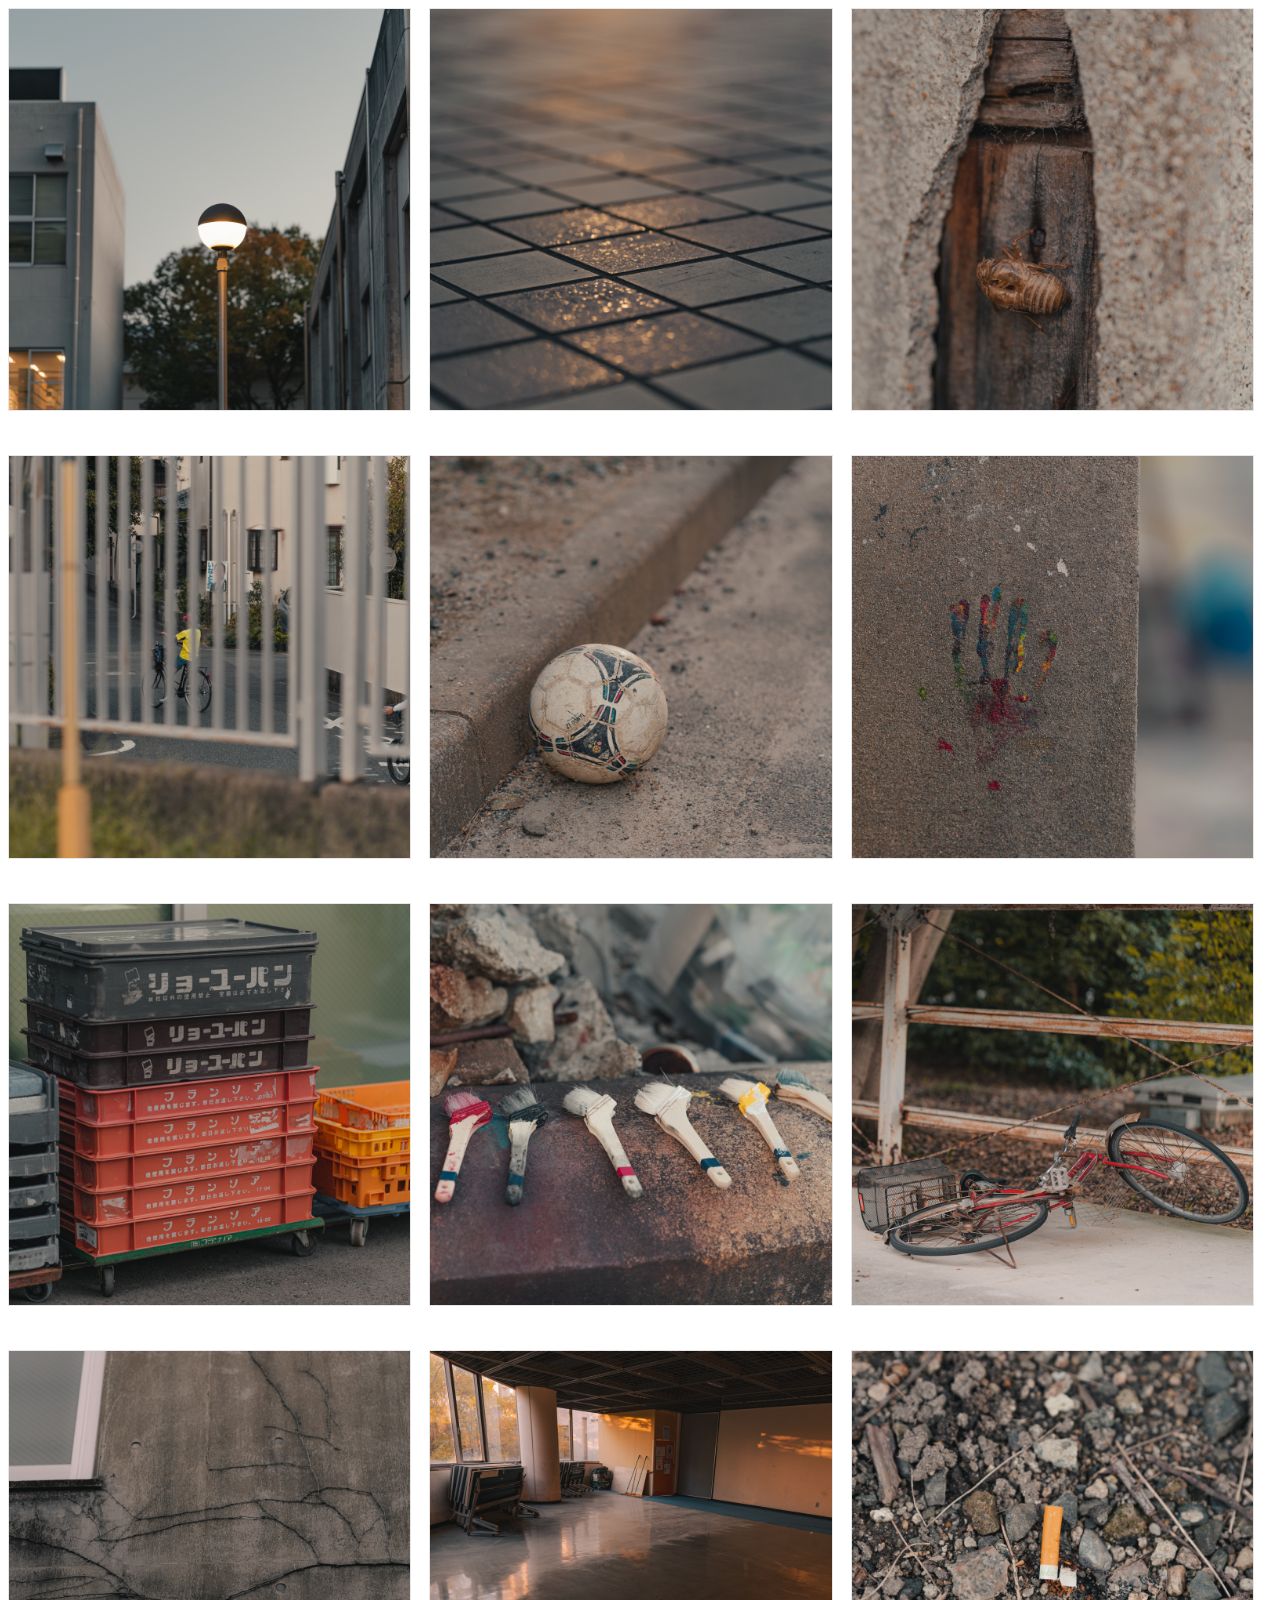
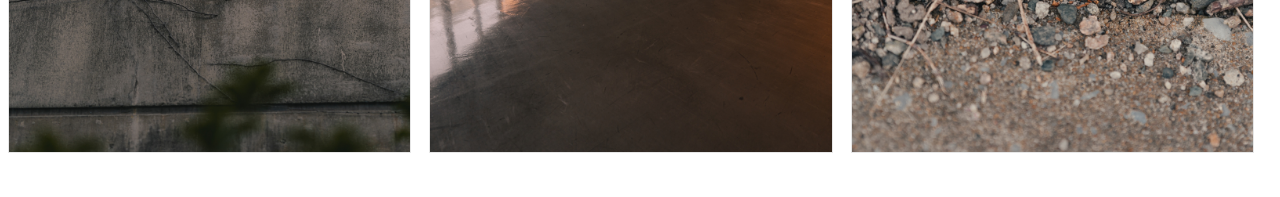
==== index.html @ c520892c "Rename main.html to index.html" ====
<!DOCTYPE html>
<html lang="en">
<head>
    <meta charset="UTF-8">
    <meta name="viewport" content="width=device-width, initial-scale=1.0">
    <title>あと</title>
    <link href="css/style.css?202111092119" media="all" rel="stylesheet" type="text/css" />
</head>
<body>
    <div class="img-list">
        <div class="img-item">
            <a class="js-modal-open" href="">
                <img src="img/img01.jpg" alt="">
            </a>
        </div>
        <div class="img-item">
            <a class="js-modal-open" href="">
                <img src="img/img02.jpg" alt="">
            </a>
        </div>
        <div class="img-item">
            <a class="js-modal-open" href="">
                <img src="img/img03.jpg" alt="">
            </a>
        </div>
        <div class="img-item">
            <a class="js-modal-open" href="">
                <img src="img/img04.jpg" alt="">
            </a>
        </div>
        <div class="img-item">
            <a class="js-modal-open" href="">
                <img src="img/img05.jpg" alt="">
            </a>
        </div>
        <div class="img-item">
            <a class="js-modal-open" href="">
                <img src="img/img06.jpg" alt="">
            </a>
        </div>
        <div class="img-item">
            <a class="js-modal-open" href="">
                <img src="img/img07.jpg" alt="">
            </a>
        </div>
        <div class="img-item">
            <a class="js-modal-open" href="">
                <img src="img/img08.jpg" alt="">
            </a>
        </div>
        <div class="img-item">
            <a class="js-modal-open" href="">
                <img src="img/img09.jpg" alt="">
            </a>
        </div>
        <div class="img-item">
            <a class="js-modal-open" href="">
                <img src="img/img10.jpg" alt="">
            </a>
        </div>
        <div class="img-item">
            <a class="js-modal-open" href="">
                <img src="img/img11.jpg" alt="">
            </a>
        </div>
        <div class="img-item">
            <a class="js-modal-open" href="">
                <img src="img/img12.jpg" alt="">
            </a>
    </div>
    <div class="modal js-modal">
        <div class="modal__bg"></div>
        <div class="modal__content">
            <img class="modal-img" src="" alt="">
            <a class="js-modal-close" href=""></a>
        </div>
    </div>
    <script src="https://ajax.googleapis.com/ajax/libs/jquery/3.6.0/jquery.min.js"></script>
    <script type='text/javascript' src="js/script.js?202111092115"></script>
</body>
</html>
---- css/style.css ----
.img-list {
    display: flex;
    flex-wrap: wrap;
    margin-bottom: -40px;
  }
  
  .img-item {
    width: 31.74603%;
    margin-right: 1.58730%;
    margin-bottom: 40px;
    color: #333;
  }
  
  .img-item:hover {
    opacity: .9;
  }
  
  .img-item:nth-of-type(3n) {
    margin-right: 0;
  }
  
  .img-item img {
    border: 1px solid #e6e6e6;
    width: 100%;
    
  }

  /* モーダルウィンドウ */

.modal{
  display: none;
  height: 100vh;
  position: fixed;
  top: 0;
  width: 100%;
}
.modal__bg{
  background: rgba(0,0,0,0.8);
  height: 100vh;
  position: absolute;
  margin-left: -10px;
  width: 100%;
  filter: blur(2px);
}
.modal__content{
    background: #fff;
    left: 50%;
    padding: 40px;
    position: absolute;
    top: 50%;
    transform: translate(-50%,-50%);
    width: 60%;
}
.modal-img {
  display: block;
  margin: auto;
  width: 80%;
}
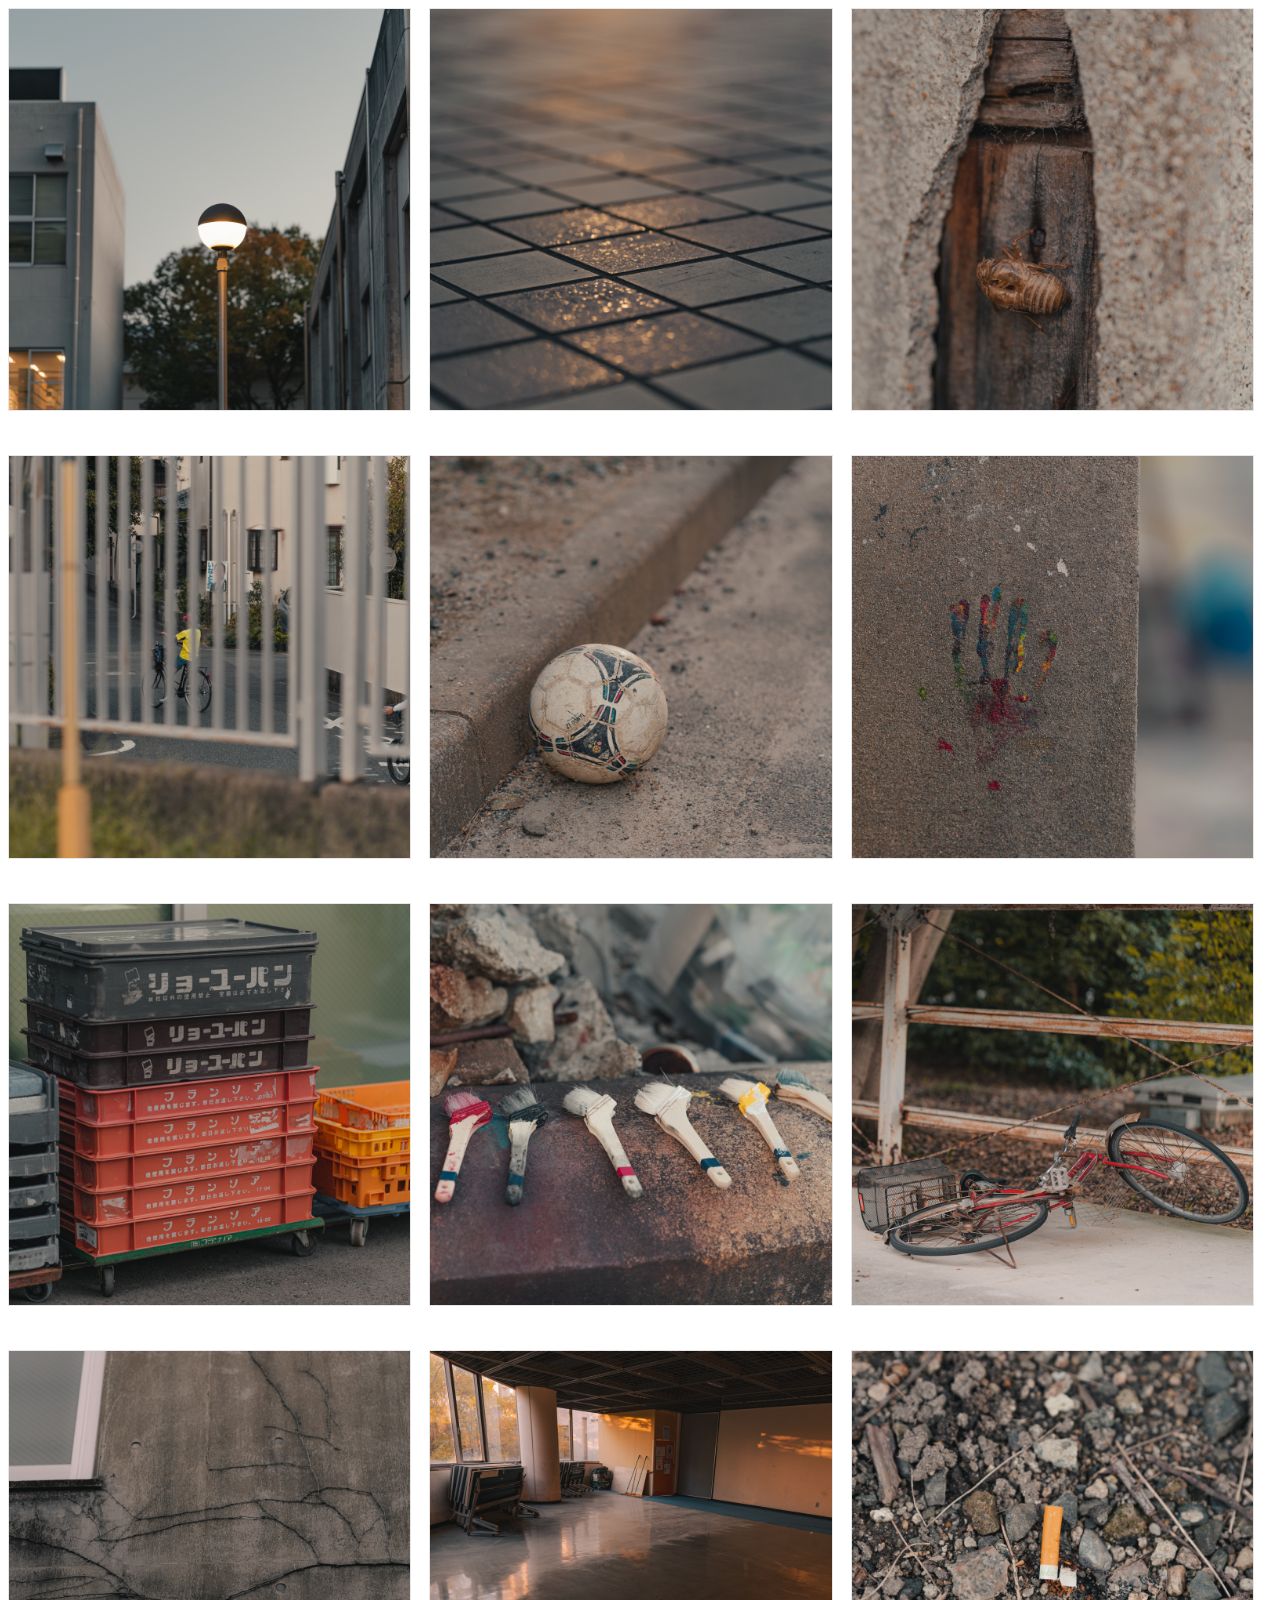
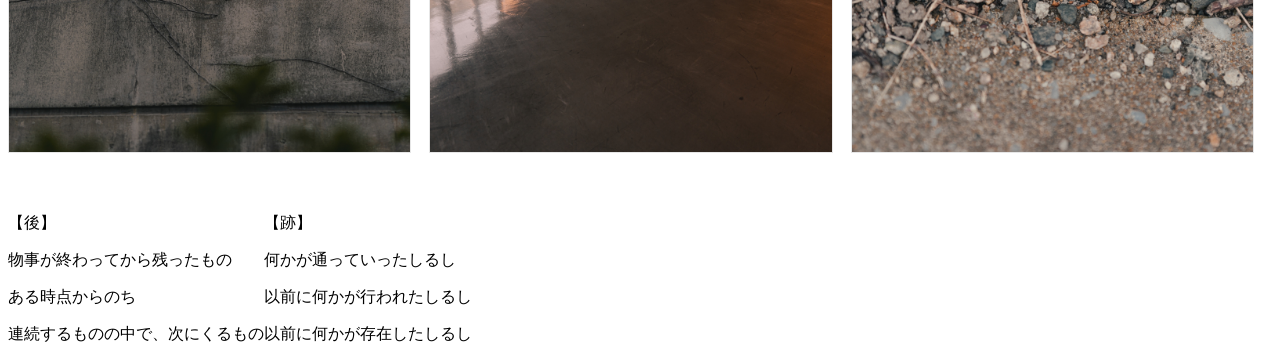
==== commit a9378ba7: "Add files via upload" ====
--- a/index.html
+++ b/index.html
@@ -13,24 +13,24 @@
                 <img src="img/img01.jpg" alt="">
             </a>
         </div>
-        <div class="img-item">
+        <div class="img-item  after-img">
             <a class="js-modal-open" href="">
-                <img src="img/img02.jpg" alt="">
+                <img src="img/img02.jpg" alt="" text="a">
             </a>
         </div>
-        <div class="img-item">
+        <div class="img-item  trace-img">
             <a class="js-modal-open" href="">
                 <img src="img/img03.jpg" alt="">
             </a>
         </div>
-        <div class="img-item">
+        <div class="img-item trace-img">
             <a class="js-modal-open" href="">
-                <img src="img/img04.jpg" alt="">
+                <img src="img/img04.jpg"alt="">
             </a>
         </div>
-        <div class="img-item">
+        <div class="img-item after-img">
             <a class="js-modal-open" href="">
-                <img src="img/img05.jpg" alt="">
+                <img src="img/img05.jpg"alt="">
             </a>
         </div>
         <div class="img-item">
@@ -68,11 +68,22 @@
                 <img src="img/img12.jpg" alt="">
             </a>
     </div>
+    <div class="after-button hide">
+        <p class="title">【後】</p>
+        <p class="text">物事が終わってから残ったもの</p>  
+        <p class="text">ある時点からのち</p>  
+        <p class="text">連続するものの中で、次にくるもの</p>  
+    </div>
+    <div class="trace-button hide">
+        <p class="title">【跡】</p>
+        <p class="text">何かが通っていったしるし</p>
+        <p class="text">以前に何かが行われたしるし</p>
+        <p class="text"> 以前に何かが存在したしるし</p>
+    </div>
     <div class="modal js-modal">
         <div class="modal__bg"></div>
         <div class="modal__content">
             <img class="modal-img" src="" alt="">
-            <a class="js-modal-close" href=""></a>
         </div>
     </div>
     <script src="https://ajax.googleapis.com/ajax/libs/jquery/3.6.0/jquery.min.js"></script>
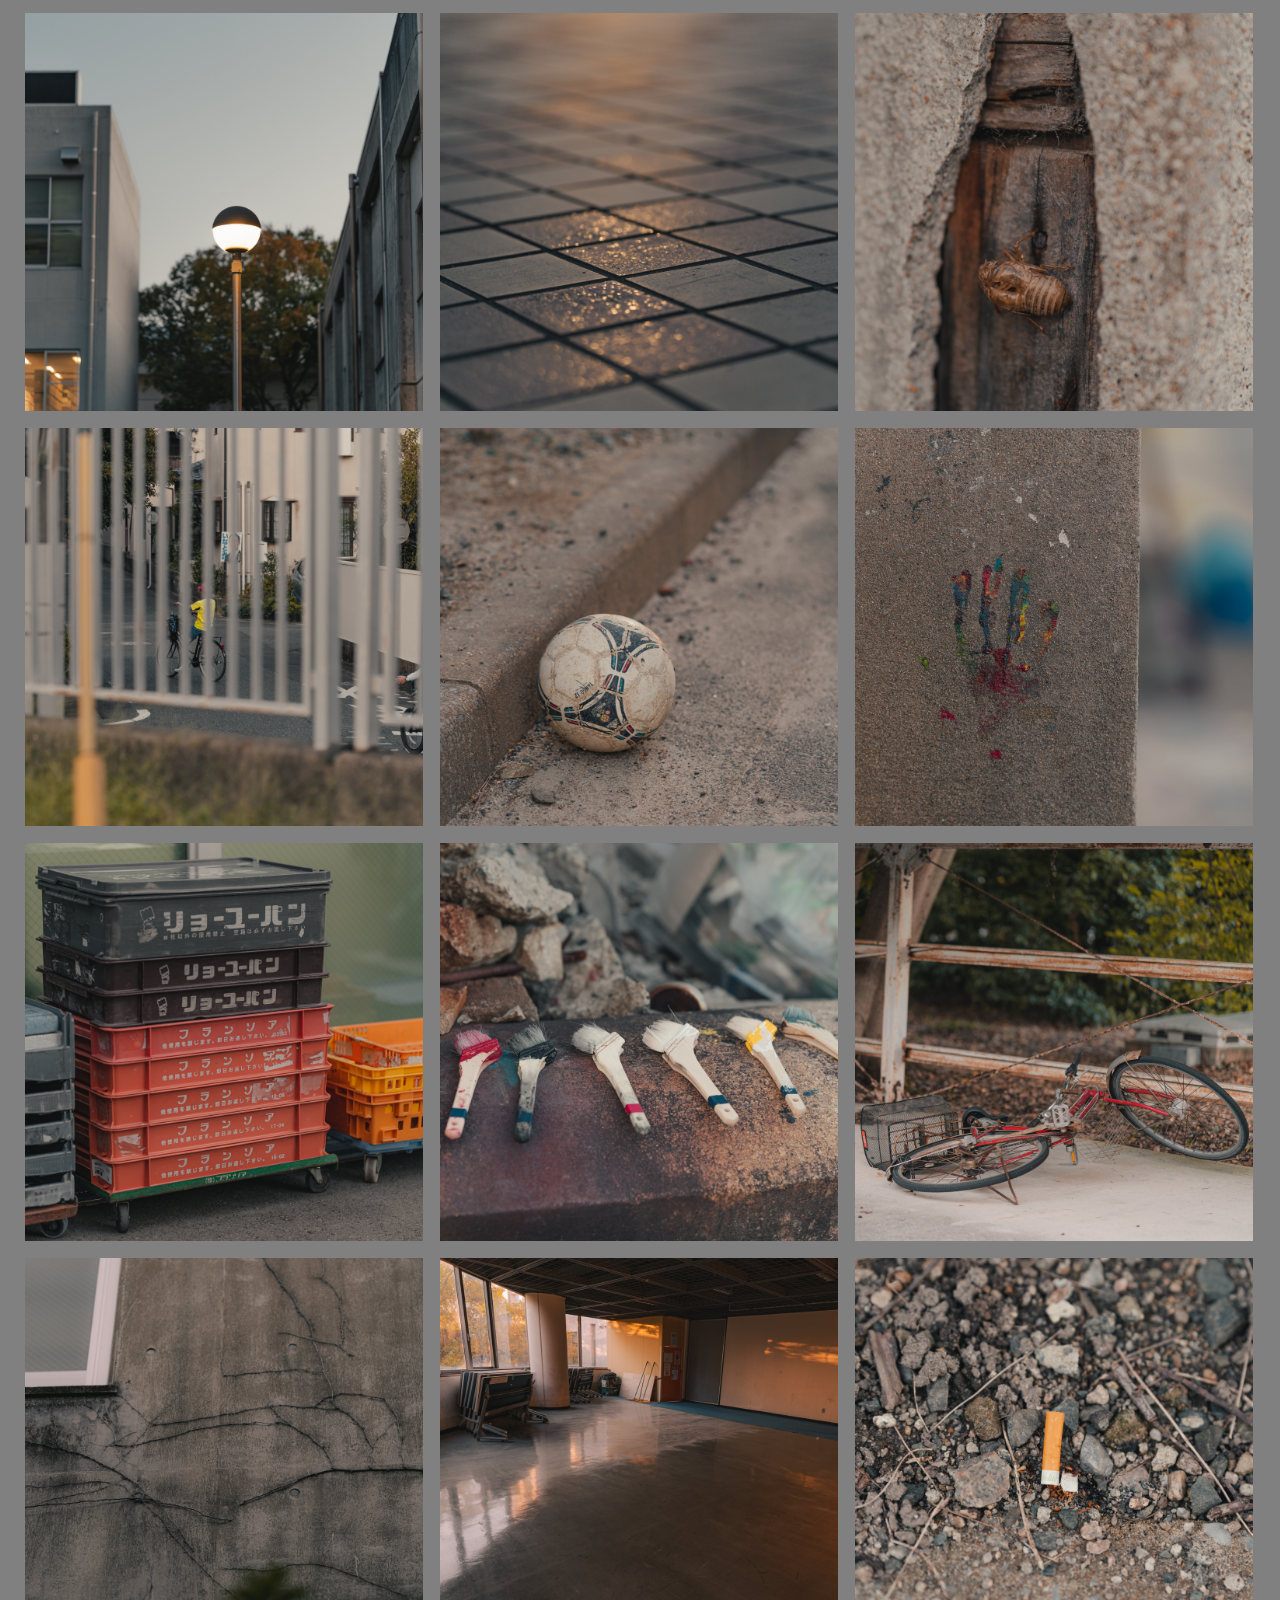
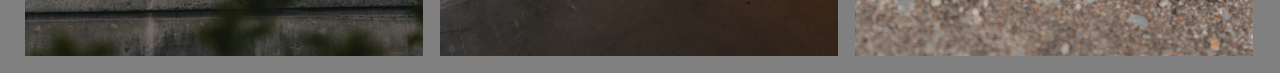
==== commit 3ccf6b35: "add img word" ====
--- a/index.html
+++ b/index.html
@@ -4,68 +4,80 @@
     <meta charset="UTF-8">
     <meta name="viewport" content="width=device-width, initial-scale=1.0">
     <title>あと</title>
-    <link href="css/style.css?202111092119" media="all" rel="stylesheet" type="text/css" />
+    <link href="css/style.css?20211130" media="all" rel="stylesheet" type="text/css" />
 </head>
 <body>
     <div class="img-list">
-        <div class="img-item">
-            <a class="js-modal-open" href="">
-                <img src="img/img01.jpg" alt="">
-            </a>
-        </div>
-        <div class="img-item  after-img">
-            <a class="js-modal-open" href="">
-                <img src="img/img02.jpg" alt="" text="a">
+        <div class="img-item after-img">
+            <a class="js-modal-open" href="javascript:void(0)">
+                <p></p>
+                <img src="img/img01.jpg" alt="" text="昼の後">
             </a>
         </div>
         <div class="img-item  trace-img">
-            <a class="js-modal-open" href="">
-                <img src="img/img03.jpg" alt="">
+            <a class="js-modal-open" href="javascript:void(0)">
+                <p></p>
+                <img src="img/img02.jpg" alt="" text1="光の跡">
+            </a>
+        </div>
+        <div class="img-item after-img trace-img">
+            <a class="js-modal-open" href="javascript:void(0)">
+                <p></p>
+                <img src="img/img03.jpg" alt="" text="夏の後" text1="蝉の跡">
+            </a>
+        </div>
+        <div class="img-item after-img">
+            <a class="js-modal-open" href="javascript:void(0)">
+                <p></p>
+                <img src="img/img04.jpg"alt="" text="学びの後">
+            </a>
+        </div>
+        <div class="img-item after-img">
+            <a class="js-modal-open" href="javascript:void(0)">
+                <p></p>
+                <img src="img/img05.jpg"alt="" text="練習の後">
             </a>
         </div>
         <div class="img-item trace-img">
-            <a class="js-modal-open" href="">
-                <img src="img/img04.jpg"alt="">
+            <a class="js-modal-open" href="javascript:void(0)">
+                <p></p>
+                <img src="img/img06.jpg" alt="" text1="青春の跡">
             </a>
         </div>
         <div class="img-item after-img">
-            <a class="js-modal-open" href="">
-                <img src="img/img05.jpg"alt="">
+            <a class="js-modal-open" href="javascript:void(0)">
+                <p></p>
+                <img src="img/img07.jpg" alt="" text="入荷の後">
             </a>
         </div>
-        <div class="img-item">
-            <a class="js-modal-open" href="">
-                <img src="img/img06.jpg" alt="">
+        <div class="img-item after-img">
+            <a class="js-modal-open" href="javascript:void(0)">
+                <p></p>
+                <img src="img/img08.jpg" alt="" text="祭りの後">
             </a>
         </div>
-        <div class="img-item">
-            <a class="js-modal-open" href="">
-                <img src="img/img07.jpg" alt="">
+        <div class="img-item trace-img">
+            <a class="js-modal-open" href="javascript:void(0)">
+                <p></p>
+                <img src="img/img09.jpg" alt="" text1="風の跡">
             </a>
         </div>
-        <div class="img-item">
-            <a class="js-modal-open" href="">
-                <img src="img/img08.jpg" alt="">
+        <div class="img-item trace-img">
+            <a class="js-modal-open" href="javascript:void(0)">
+                <p></p>
+                <img src="img/img10.jpg" alt="" text1="いのちの跡">
             </a>
         </div>
-        <div class="img-item">
-            <a class="js-modal-open" href="">
-                <img src="img/img09.jpg" alt="">
+        <div class="img-item after-img trace-img">
+            <a class="js-modal-open" href="javascript:void(0)">
+                <p></p>
+                <img src="img/img11.jpg" alt="" text="工事の後" text1="モップの跡"> 
             </a>
         </div>
-        <div class="img-item">
-            <a class="js-modal-open" href="">
-                <img src="img/img10.jpg" alt="">
-            </a>
-        </div>
-        <div class="img-item">
-            <a class="js-modal-open" href="">
-                <img src="img/img11.jpg" alt="">
-            </a>
-        </div>
-        <div class="img-item">
-            <a class="js-modal-open" href="">
-                <img src="img/img12.jpg" alt="">
+        <div class="img-item after-img trace-img">
+            <a class="js-modal-open" href="javascript:void(0)">
+                <p></p>
+                <img src="img/img12.jpg" alt="" text="休憩の後" text1="休止の跡">
             </a>
     </div>
     <div class="after-button hide">
@@ -87,6 +99,6 @@
         </div>
     </div>
     <script src="https://ajax.googleapis.com/ajax/libs/jquery/3.6.0/jquery.min.js"></script>
-    <script type='text/javascript' src="js/script.js?202111092115"></script>
+    <script type='text/javascript' src="js/script.js?20211130"></script>
 </body>
-</html>
+</html>
--- a/css/style.css
+++ b/css/style.css
@@ -1,3 +1,7 @@
+body {
+  margin-top: 1%;
+  background-color: gray;
+}
 .img-list {
     display: flex;
     flex-wrap: wrap;
@@ -5,12 +9,26 @@
   }
   
   .img-item {
-    width: 31.74603%;
-    margin-right: 1.58730%;
-    margin-bottom: 40px;
-    color: #333;
+    position: relative;
+    width: 31.5%;
+    margin-left: 1.33%;
+    margin-bottom: 1.33vw;
+    background-color: white;
   }
-  
+  .img-item p{
+    position: absolute;
+    font-size: 200%;
+    top: 50%;
+    left: 50%;
+    -ms-transform: translate(-50%,-50%);
+    -webkit-transform: translate(-50%,-50%);
+    transform: translate(-50%,-50%);
+    margin:0;
+    padding:0;
+    z-index: 1;
+    color: #fff;
+    font-family: serif;
+  }
   .img-item:hover {
     opacity: .9;
   }
@@ -20,9 +38,8 @@
   }
   
   .img-item img {
-    border: 1px solid #e6e6e6;
+    display: block;
     width: 100%;
-    
   }
 
   /* モーダルウィンドウ */
@@ -49,10 +66,77 @@
     position: absolute;
     top: 50%;
     transform: translate(-50%,-50%);
-    width: 60%;
+    width: 50%;
 }
 .modal-img {
   display: block;
   margin: auto;
   width: 80%;
+}
+ /* モーダルウィンドウ2 */
+.modal2{
+  display: none;
+  height: 100vh;
+  position: fixed;
+  top: 0;
+  width: 100%;
+}
+.modal__content2{
+    background: #fff;
+    left: 50%;
+    padding: 40px;
+    position: absolute;
+    top: 50%;
+    transform: translate(-50%,-50%);
+    width: 60%;
+}
+.modal-img2 {
+  display: block;
+  margin: auto;
+  width: 80%;
+}
+.hide{
+  /* display: none; */
+}
+.after-button{
+  width: 50vw;
+  height: 100vh;
+  background-color: black;
+  position: absolute;
+  top: 0;
+  left: 0;
+  overflow: hidden;
+  position: fixed;
+  display: none;
+}
+.after-button p {
+  text-align: center;
+  vertical-align: middle;
+  padding-top: auto;
+  padding-bottom: auto;
+  font-family: serif;
+  color: #fff;
+}
+.trace-button {
+  position: absolute;
+  width:50vw;
+  height:100vh;
+  background-color: white;
+  top: 0;
+  right: 0;
+  overflow: hidden;
+  position: fixed;
+  display: none;
+}
+.trace-button p {
+  text-align: center;
+  vertical-align: middle;
+  color: black;
+  font-family: serif;
+}
+.title{
+  font-size: 100px;
+}
+.text{
+  font-size: 50px;
 }
